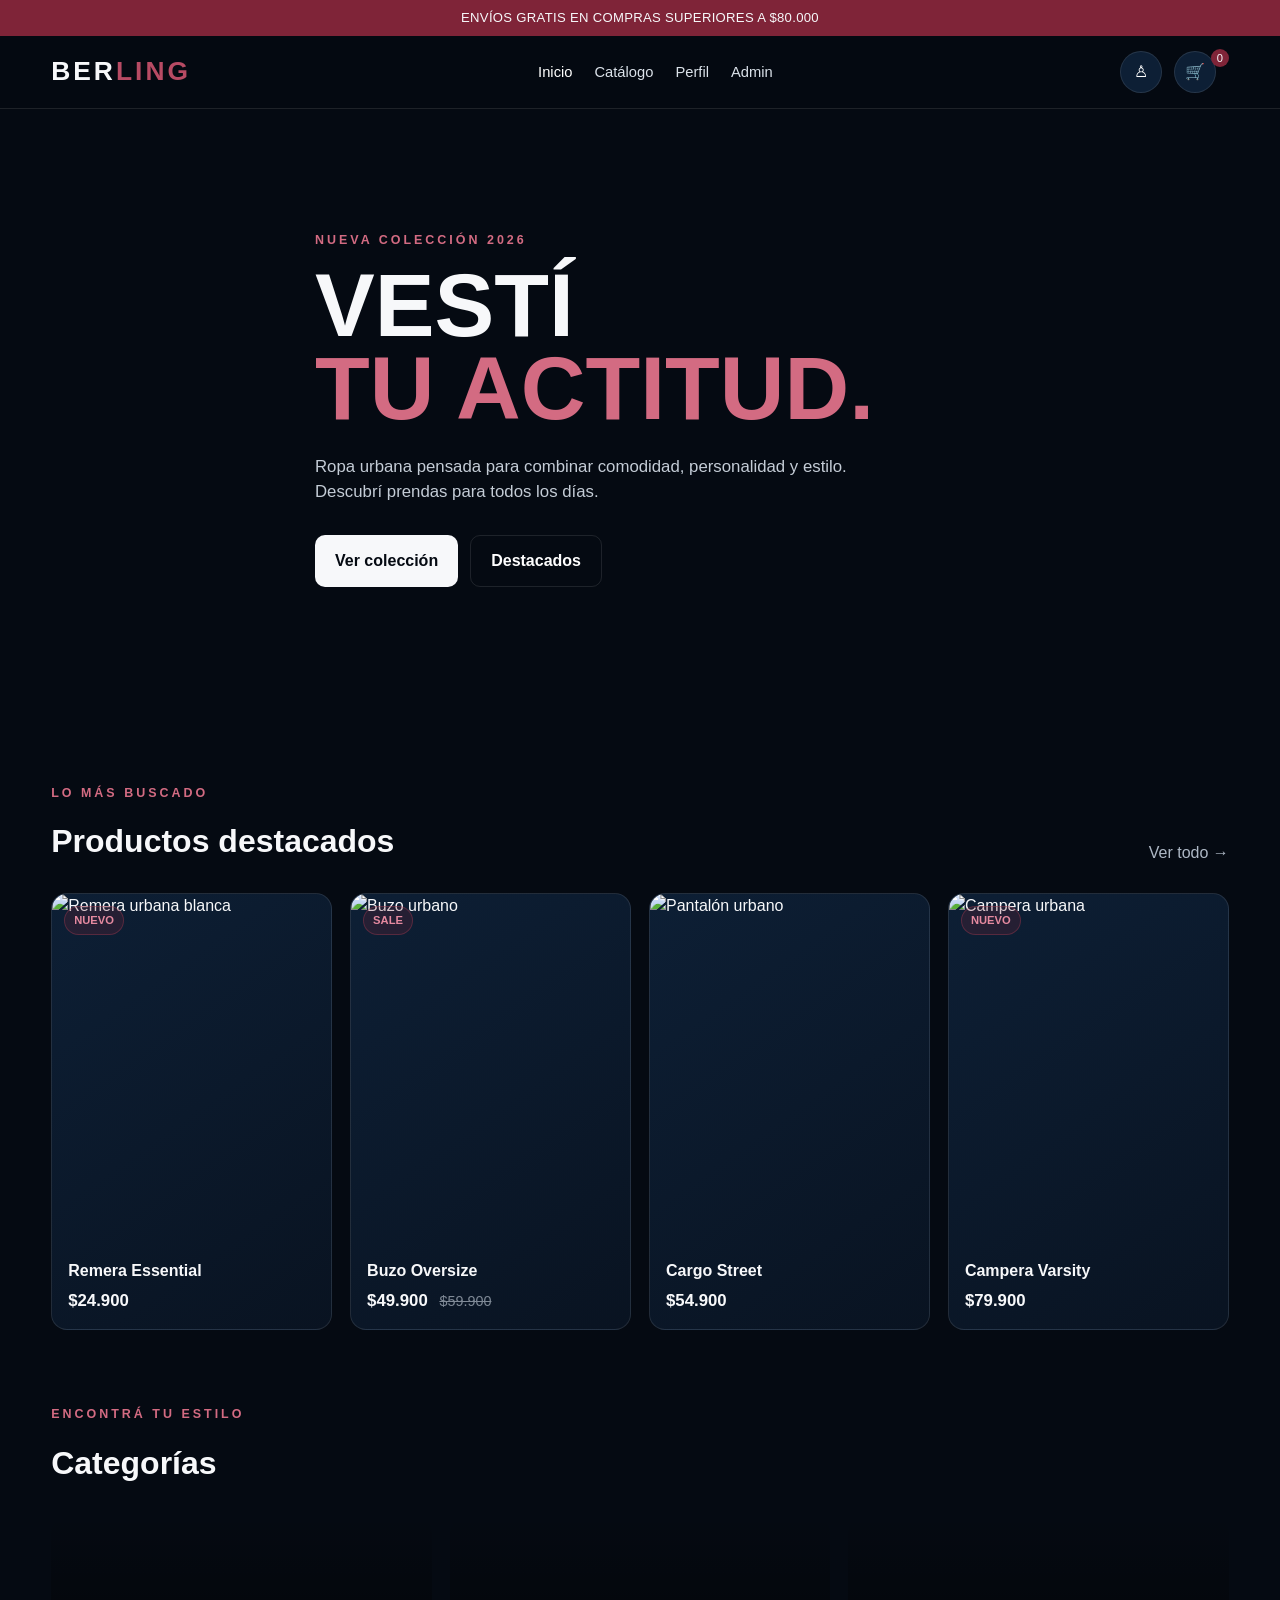
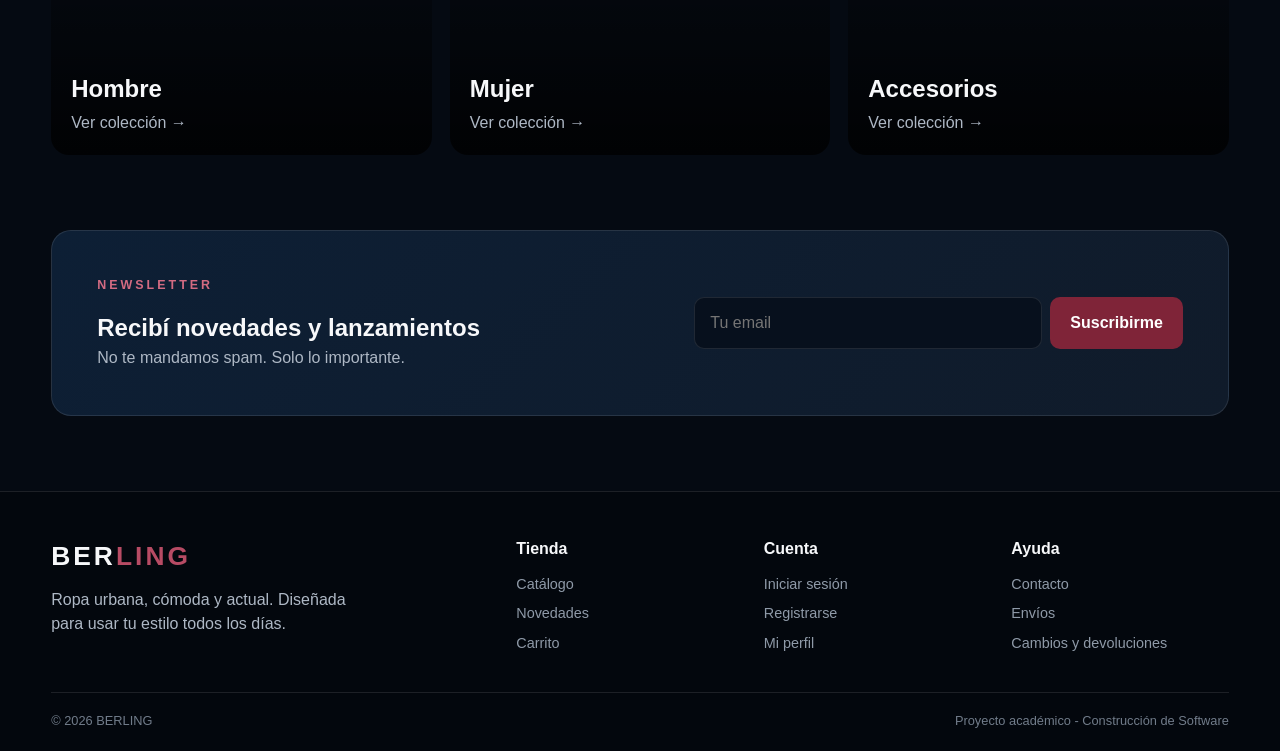
==== index.html @ 84c20e06 "Primer commit lol" ====
<!DOCTYPE html>
<html lang="es">
<head>
  <meta charset="UTF-8">
  <meta name="viewport" content="width=device-width, initial-scale=1.0">
  <meta name="description" content="BERLING - tienda online de ropa urbana">
  <title>Inicio | BERLING</title>
  <link rel="stylesheet" href="css/style.css">
</head>
<body>
  <div class="topbar">ENVÍOS GRATIS EN COMPRAS SUPERIORES A $80.000</div>
  <header>
    <div class="container nav">
      <a class="logo" href="index.html">BER<span>LING</span></a>
      <nav class="nav-links"><a class="active" href="index.html">Inicio</a><a class="" href="catalogo.html">Catálogo</a><a class="" href="perfil.html">Perfil</a><a class="" href="admin.html">Admin</a></nav>
      <div class="nav-actions">
        <a class="icon-btn" href="login.html" aria-label="Iniciar sesión">♙</a>
        <a class="icon-btn" href="carrito.html" aria-label="Carrito">🛒</a>
        <span class="cart-count" data-cart-count>0</span>
        <button class="icon-btn menu-btn" data-menu aria-label="Abrir menú">☰</button>
      </div>
    </div>
  </header>
  
<main>
<section class="hero">
  <div class="container hero-content">
    <div class="eyebrow">Nueva colección 2026</div>
    <h1>VESTÍ<br><span class="text-wine">TU ACTITUD.</span></h1>
    <p>Ropa urbana pensada para combinar comodidad, personalidad y estilo. Descubrí prendas para todos los días.</p>
    <div class="hero-buttons">
      <a class="btn btn-primary" href="catalogo.html">Ver colección</a>
      <a class="btn btn-outline" href="#destacados">Destacados</a>
    </div>
  </div>
</section>

<section class="section" id="destacados">
  <div class="container">
    <div class="section-head">
      <div><div class="eyebrow">Lo más buscado</div><h2 class="section-title">Productos destacados</h2></div>
      <a class="muted" href="catalogo.html">Ver todo →</a>
    </div>
    <div class="grid-4">
      <article class="card product-card">
        <span class="badge">NUEVO</span>
        <img class="product-img" src="https://images.unsplash.com/photo-1521572163474-6864f9cf17ab?auto=format&fit=crop&w=800&q=85" alt="Remera urbana blanca">
        <div class="card-body"><div class="product-name">Remera Essential</div><div class="price">$24.900</div></div>
      </article>
      <article class="card product-card">
        <span class="badge">SALE</span>
        <img class="product-img" src="https://images.unsplash.com/photo-1551488831-00ddcb6c6bd3?auto=format&fit=crop&w=800&q=85" alt="Buzo urbano">
        <div class="card-body"><div class="product-name">Buzo Oversize</div><div class="price">$49.900 <span class="old-price">$59.900</span></div></div>
      </article>
      <article class="card product-card">
        <img class="product-img" src="https://images.unsplash.com/photo-1542272604-787c3835535d?auto=format&fit=crop&w=800&q=85" alt="Pantalón urbano">
        <div class="card-body"><div class="product-name">Cargo Street</div><div class="price">$54.900</div></div>
      </article>
      <article class="card product-card">
        <span class="badge">NUEVO</span>
        <img class="product-img" src="https://images.unsplash.com/photo-1523381210434-271e8be1f52b?auto=format&fit=crop&w=800&q=85" alt="Campera urbana">
        <div class="card-body"><div class="product-name">Campera Varsity</div><div class="price">$79.900</div></div>
      </article>
    </div>
  </div>
</section>

<section class="section" style="padding-top:0">
  <div class="container">
    <div class="section-head"><div><div class="eyebrow">Encontrá tu estilo</div><h2 class="section-title">Categorías</h2></div></div>
    <div class="categories">
      <a class="category" style="background-image:url('https://images.unsplash.com/photo-1551488831-00ddcb6c6bd3?auto=format&fit=crop&w=1000&q=85')" href="catalogo.html"><div class="category-content"><h3>Hombre</h3><span class="muted">Ver colección →</span></div></a>
      <a class="category" style="background-image:url('https://images.unsplash.com/photo-1483985988355-763728e1935b?auto=format&fit=crop&w=1000&q=85')" href="catalogo.html"><div class="category-content"><h3>Mujer</h3><span class="muted">Ver colección →</span></div></a>
      <a class="category" style="background-image:url('https://images.unsplash.com/photo-1490481651871-ab68de25d43d?auto=format&fit=crop&w=1000&q=85')" href="catalogo.html"><div class="category-content"><h3>Accesorios</h3><span class="muted">Ver colección →</span></div></a>
    </div>
  </div>
</section>

<section class="section" style="padding-top:0">
  <div class="container newsletter">
    <div><div class="eyebrow">Newsletter</div><h2>Recibí novedades y lanzamientos</h2><p class="muted">No te mandamos spam. Solo lo importante.</p></div>
    <form><input class="input" type="email" placeholder="Tu email" required><button class="btn btn-wine">Suscribirme</button></form>
  </div>
</section>
</main>

  <footer>
    <div class="container">
      <div class="footer-grid">
        <div><div class="logo">BER<span>LING</span></div><p class="muted" style="margin-top:12px;max-width:330px">Ropa urbana, cómoda y actual. Diseñada para usar tu estilo todos los días.</p></div>
        <div><div class="footer-title">Tienda</div><div class="footer-links"><a href="catalogo.html">Catálogo</a><a href="catalogo.html">Novedades</a><a href="carrito.html">Carrito</a></div></div>
        <div><div class="footer-title">Cuenta</div><div class="footer-links"><a href="login.html">Iniciar sesión</a><a href="registro.html">Registrarse</a><a href="perfil.html">Mi perfil</a></div></div>
        <div><div class="footer-title">Ayuda</div><div class="footer-links"><a href="#">Contacto</a><a href="#">Envíos</a><a href="#">Cambios y devoluciones</a></div></div>
      </div>
      <div class="footer-bottom"><span>© 2026 BERLING</span><span>Proyecto académico - Construcción de Software</span></div>
    </div>
  </footer>
  <script src="js/script.js"></script>
</body>
</html>
---- css/style.css ----
:root{
  --navy:#071426;
  --navy-2:#0d1f35;
  --navy-3:#132b46;
  --white:#f7f8fa;
  --gray:#aeb8c5;
  --dark:#050a12;
  --border:rgba(255,255,255,.10);
  --wine:#7f2438;
  --wine-light:#a33a52;
  --success:#68c79a;
  --shadow:0 18px 45px rgba(0,0,0,.28);
}

*{box-sizing:border-box;margin:0;padding:0}
html{scroll-behavior:smooth}
body{
  font-family:Arial,Helvetica,sans-serif;
  background:var(--dark);
  color:var(--white);
  line-height:1.5;
}
a{color:inherit;text-decoration:none}
button,input,select{font:inherit}
img{max-width:100%;display:block}

.container{width:min(1180px,92%);margin:auto}
.muted{color:var(--gray)}
.text-wine{color:#d36b82}

.topbar{
  background:var(--wine);
  text-align:center;
  padding:8px 15px;
  font-size:.82rem;
  letter-spacing:.3px;
}

header{
  position:sticky;
  top:0;
  z-index:20;
  background:rgba(5,10,18,.94);
  backdrop-filter:blur(12px);
  border-bottom:1px solid var(--border);
}
.nav{
  min-height:72px;
  display:flex;
  align-items:center;
  justify-content:space-between;
  gap:25px;
}

.logo{
  font-size:1.65rem;
  font-weight:900;
  letter-spacing:3px
}
.logo span{
  color:#b74b64
}
.nav-links{
  display:flex;
  gap:22px;
  align-items:center
}
.nav-links a{
  color:#dbe2ea;
  font-size:.92rem
}
.nav-links a:hover,.nav-links a.active{color:white}
.nav-actions{display:flex;align-items:center;gap:12px}

.icon-btn{
  border:1px solid var(--border);
  background:var(--navy-2);
  color:white;
  width:42px;height:42px;border-radius:50%;
  display:grid;place-items:center;
}
.cart-count{
  display:inline-grid;place-items:center;
  min-width:18px;height:18px;padding:0 4px;
  border-radius:20px;background:var(--wine);
  font-size:.7rem;margin-left:-17px;margin-top:-27px;
}
.menu-btn{display:none}

.btn{
  display:inline-flex;align-items:center;justify-content:center;
  border:0;border-radius:10px;padding:13px 20px;
  cursor:pointer;font-weight:800;transition:.2s;
}
.btn-primary{
  background:var(--white);
  color:var(--dark)
}
.btn-primary:hover{
  transform:translateY(-2px);
  background:white
}
.btn-wine{
  background:var(--wine);
  color:white
}
.btn-wine:hover{
  background:var(--wine-light);
  transform:translateY(-2px)
}
.btn-outline{
  background:transparent;
  color:white;
  border:1px solid var(--border)
}
.btn-outline:hover{background:var(--navy-2)}

.hero{
  min-height:600px;
  display:flex;align-items:center;
  background:
    linear-gradient(90deg,rgba(5,10,18,.96) 0%,rgba(5,10,18,.72) 45%,rgba(5,10,18,.22) 100%),
    url("https://images.unsplash.com/photo-1529139574466-a303027c1d8b?auto=format&fit=crop&w=1800&q=85") center/cover;
}
.hero-content{
  max-width:650px;
  padding:80px 0
}
.eyebrow{
  color:#d36b82;font-weight:900;text-transform:uppercase;
  letter-spacing:3px;font-size:.78rem;margin-bottom:15px;
}
.hero h1{
  font-size:clamp(2.8rem,7vw,6.4rem);
  line-height:.92;margin-bottom:25px
}
.hero p{
  font-size:1.05rem;
  color:#c4ccd6;max-width:550px;
  margin-bottom:30px
}
.hero-buttons{
  display:flex;
  gap:12px;
  flex-wrap:wrap
}

.section{padding:75px 0}
.section-head{
  display:flex;
  justify-content:space-between;
  align-items:end;
  gap:20px;
  margin-bottom:28px
}
.section-title{font-size:2rem}

.grid-4{
  display:grid;
  grid-template-columns:repeat(4,1fr);
  gap:18px
}
.grid-3{
  display:grid;
  grid-template-columns:repeat(3,1fr);
  gap:20px
}
.card{
  background:linear-gradient(145deg,var(--navy-2),#091321);
  border:1px solid var(--border);
  border-radius:16px;overflow:hidden;
}
.product-img{
  aspect-ratio:4/5;
  object-fit:cover;
  width:100%
}
.card-body{padding:16px}
.product-name{
  font-weight:800;
  margin-bottom:5px
}
.price{
  font-weight:900;
  font-size:1.05rem
}
.old-price{
  text-decoration:line-through;
  color:#7f8996;
  margin-left:7px;
  font-weight:400;
  font-size:.9rem
}
.badge{
  display:inline-block;background:rgba(127,36,56,.22);
  color:#e58aa0;border:1px solid rgba(163,58,82,.4);
  border-radius:999px;padding:5px 9px;font-size:.7rem;font-weight:800;
}
.product-card{position:relative}
.product-card .badge{
  position:absolute;
  top:12px;
  left:12px;
  z-index:2
}

.categories{
  display:grid;
  grid-template-columns:repeat(3,1fr);
  gap:18px
}
.category{
  min-height:240px;
  border-radius:18px;
  overflow:hidden;
  position:relative;
  background-size:cover;
  background-position:center;
}
.category:after{
  content:"";
  position:absolute;
  inset:0;
  background:linear-gradient(0deg,rgba(0,0,0,.8),transparent);
}
.category-content{
  position:absolute;
  bottom:20px;
  left:20px;
  z-index:1
}
.category h3{
  font-size:1.5rem;
  margin-bottom:4px
}

.newsletter{
  background:linear-gradient(135deg,var(--navy-2),#101b2a);
  border:1px solid var(--border);
  border-radius:20px;
  padding:45px;
  display:flex;
  justify-content:space-between;
  gap:30px;
  align-items:center;
}
.newsletter form{
  display:flex;
  gap:8px;
  min-width:45%}
.input{
  width:100%;
  padding:13px 15px;
  border-radius:10px;
  border:1px solid var(--border);
  background:#07101d;
  color:white;
  outline:none;
}
.input:focus{border-color:#66809d}

.page-head{padding:55px 0 30px;background:linear-gradient(180deg,var(--navy),var(--dark))}
.page-head h1{font-size:2.6rem;margin-bottom:8px}

.filters{display:flex;gap:10px;flex-wrap:wrap;margin-bottom:25px}
.filter{
  border:1px solid var(--border);background:var(--navy-2);color:#dce3eb;
  padding:10px 14px;border-radius:9px;cursor:pointer;
}
.filter.active,.filter:hover{background:var(--white);color:var(--dark)}

.product-detail{display:grid;grid-template-columns:1.05fr .95fr;gap:50px;padding:55px 0 80px}
.detail-img{border-radius:18px;aspect-ratio:4/5;object-fit:cover}
.detail-info h1{font-size:3rem;line-height:1.05;margin:15px 0}
.detail-price{font-size:1.7rem;font-weight:900;margin:18px 0}
.detail-description{color:#aeb8c5;margin:20px 0}
.option-label{display:block;font-weight:800;margin:22px 0 9px}
.size-grid{display:flex;gap:8px;flex-wrap:wrap}
.size{
  width:48px;height:42px;border-radius:8px;
  border:1px solid var(--border);background:var(--navy-2);color:white;cursor:pointer;
}
.size:hover,.size.selected{background:white;color:var(--dark)}
.qty{display:flex;align-items:center;gap:10px;margin:20px 0}
.qty button{width:38px;height:38px;border:1px solid var(--border);background:var(--navy-2);color:white;border-radius:8px;cursor:pointer}
.qty span{min-width:25px;text-align:center}
.stock{color:var(--success);font-size:.9rem}

.form-page{min-height:calc(100vh - 145px);display:grid;place-items:center;padding:70px 0}
.form-card{
  width:min(480px,100%);background:linear-gradient(145deg,var(--navy-2),#091321);
  border:1px solid var(--border);border-radius:18px;padding:35px;box-shadow:var(--shadow);
}
.form-card h1{margin-bottom:8px}
.form-group{margin:17px 0}
.form-group label{display:block;margin-bottom:7px;font-size:.9rem;font-weight:700}
.form-links{display:flex;justify-content:space-between;gap:10px;margin-top:18px;font-size:.88rem}

.cart-layout{display:grid;grid-template-columns:1.5fr .8fr;gap:25px}
.cart-item{
  display:grid;grid-template-columns:90px 1fr auto;gap:15px;align-items:center;
  padding:15px;border-bottom:1px solid var(--border);
}
.cart-item:last-child{border-bottom:0}
.cart-item img{width:90px;height:110px;object-fit:cover;border-radius:10px}
.summary{padding:25px;position:sticky;top:100px;height:max-content}
.summary-row{display:flex;justify-content:space-between;margin:14px 0;color:#c1cad4}
.summary-total{border-top:1px solid var(--border);padding-top:18px;font-size:1.25rem;color:white;font-weight:900}
.empty{padding:50px;text-align:center;color:var(--gray)}

.profile-grid,.admin-grid{display:grid;grid-template-columns:240px 1fr;gap:22px}
.sidebar{padding:18px;height:max-content}
.sidebar a{display:block;padding:11px 12px;border-radius:8px;color:#bfc8d2}
.sidebar a.active,.sidebar a:hover{background:#13243a;color:white}
.panel{padding:25px}
.stat-grid{display:grid;grid-template-columns:repeat(3,1fr);gap:15px}
.stat{padding:20px;border:1px solid var(--border);background:#0b1727;border-radius:14px}
.stat strong{font-size:1.7rem;display:block;margin-top:5px}
.table-wrap{overflow:auto;margin-top:25px}
table{width:100%;border-collapse:collapse;min-width:600px}
th,td{text-align:left;padding:13px;border-bottom:1px solid var(--border)}
th{color:#9eabb9;font-size:.8rem;text-transform:uppercase}

footer{border-top:1px solid var(--border);background:#03070d;padding:45px 0 20px}
.footer-grid{display:grid;grid-template-columns:2fr 1fr 1fr 1fr;gap:30px}
.footer-title{font-weight:900;margin-bottom:13px}
.footer-links a{display:block;color:#8f9aa8;margin:8px 0;font-size:.9rem}
.footer-bottom{border-top:1px solid var(--border);margin-top:30px;padding-top:18px;color:#717c8a;font-size:.8rem;display:flex;justify-content:space-between}

@media(max-width:900px){
  .nav-links{display:none}
  .menu-btn{display:grid}
  .grid-4{grid-template-columns:repeat(2,1fr)}
  .categories,.grid-3{grid-template-columns:1fr 1fr}
  .product-detail,.cart-layout{grid-template-columns:1fr}
  .summary{position:static}
  .profile-grid,.admin-grid{grid-template-columns:1fr}
  .footer-grid{grid-template-columns:1fr 1fr}
}
@media(max-width:600px){
  .nav{min-height:62px}
  .logo{font-size:1.35rem}
  .hero{min-height:620px;background-position:62% center}
  .hero-content{padding:60px 0}
  .hero h1{font-size:3.3rem}
  .section{padding:55px 0}
  .grid-4,.categories,.grid-3{grid-template-columns:1fr}
  .newsletter{padding:25px;display:block}
  .newsletter form{margin-top:20px;display:block}
  .newsletter .btn{width:100%;margin-top:8px}
  .cart-item{grid-template-columns:70px 1fr}
  .cart-item > :last-child{grid-column:2}
  .cart-item img{width:70px;height:90px}
  .form-card{padding:25px}
  .footer-grid{grid-template-columns:1fr}
  .footer-bottom{display:block}
  .footer-bottom span{display:block;margin-top:7px}
}
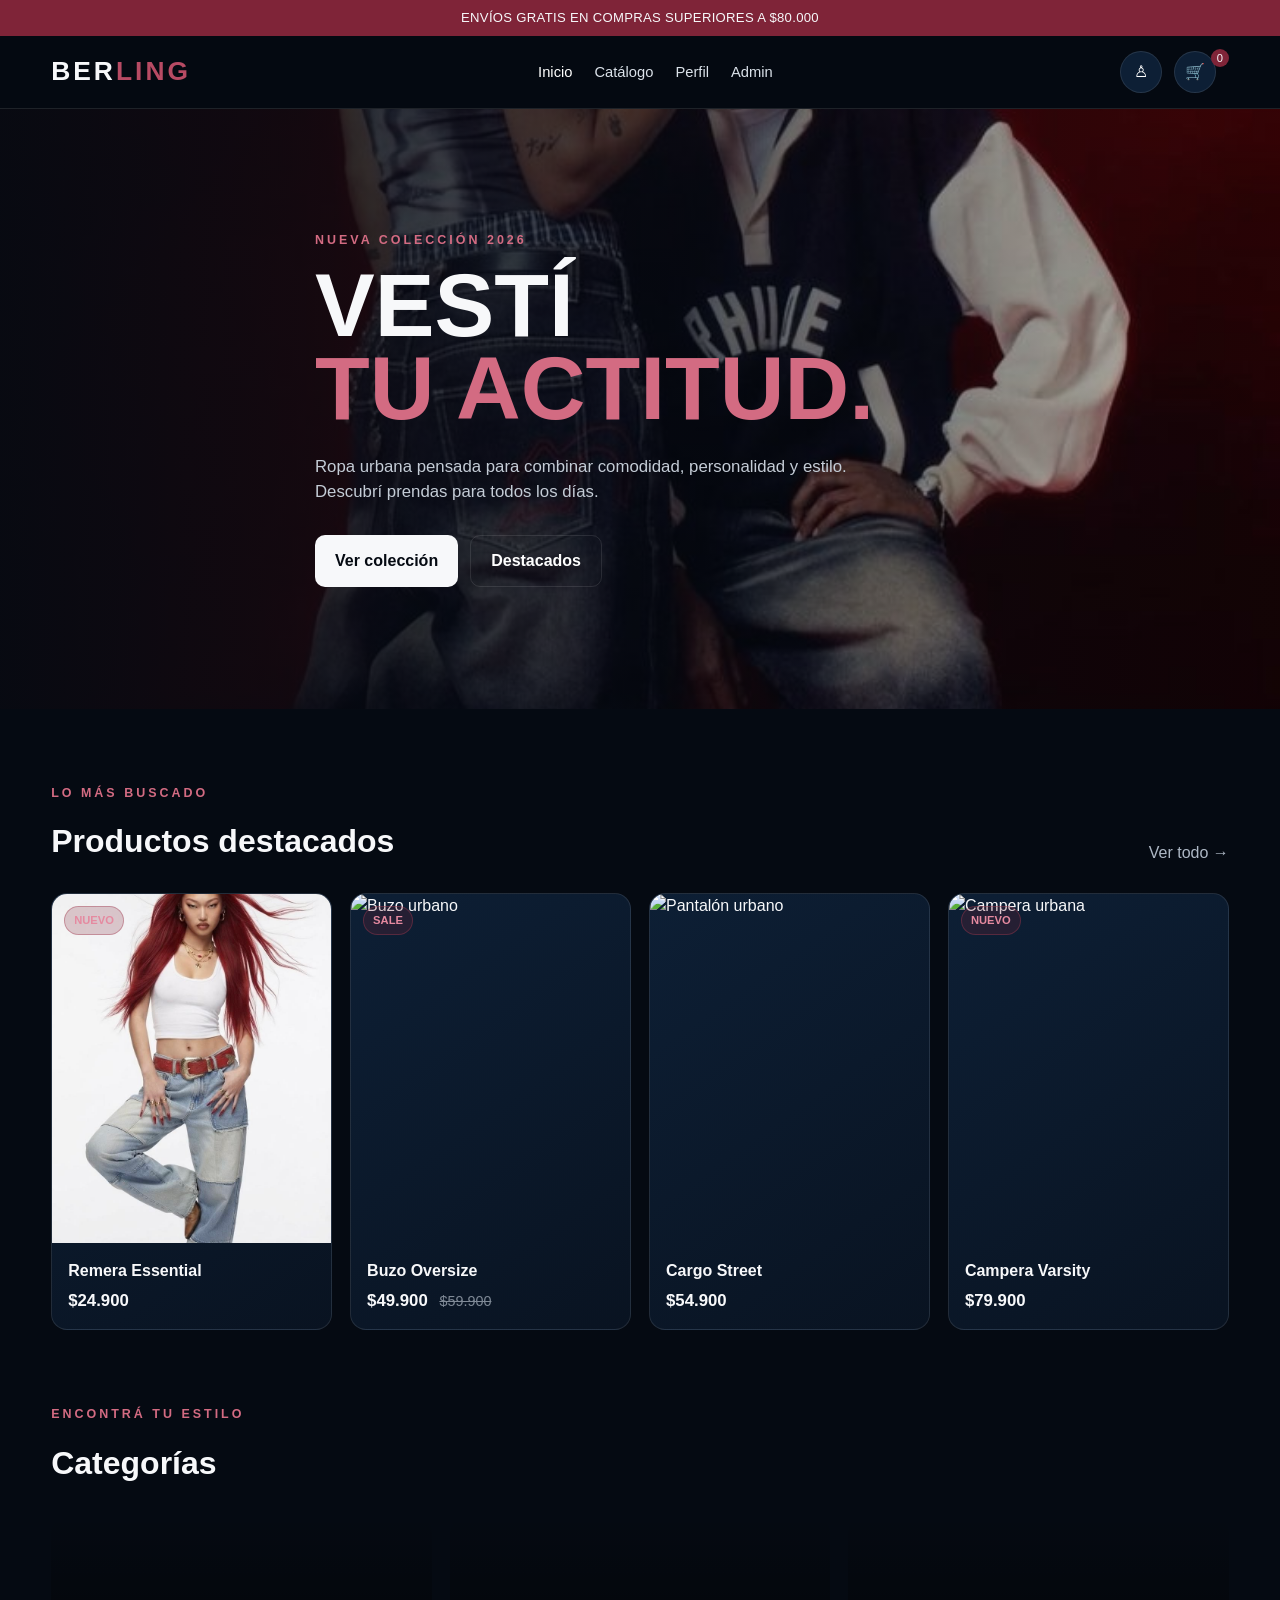
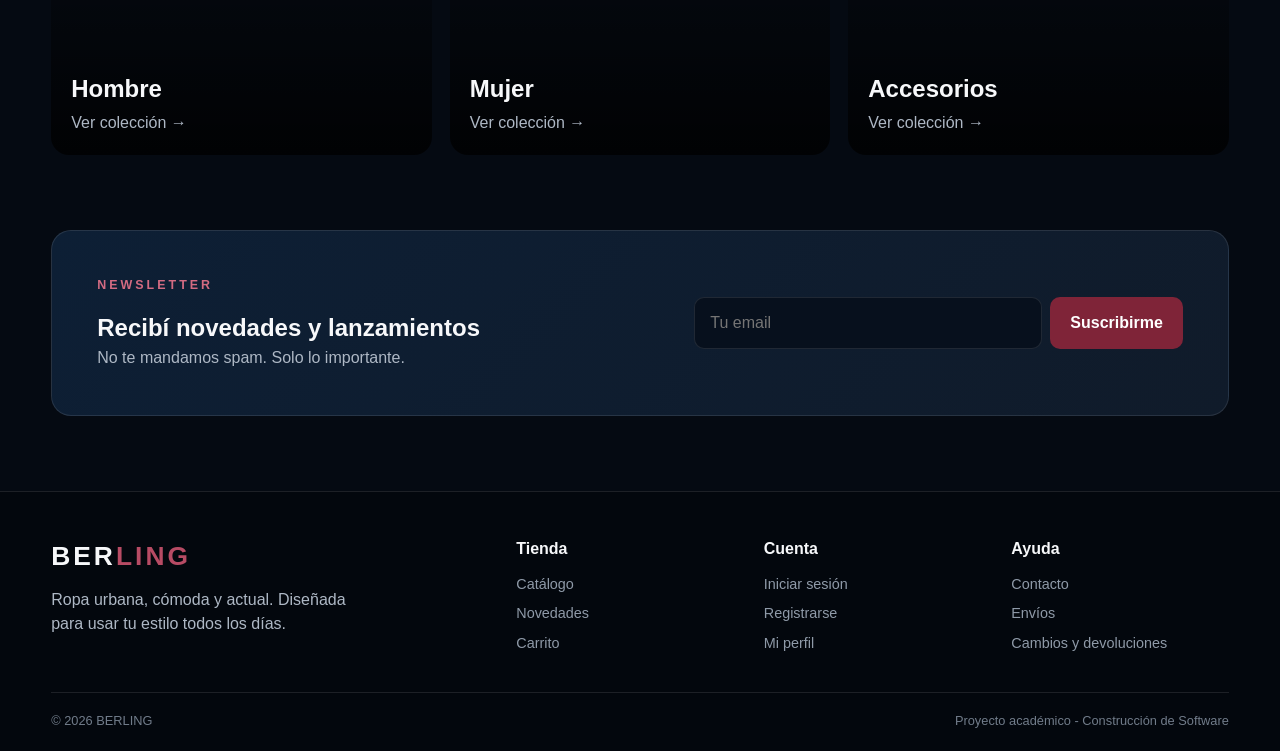
==== commit d88b92db: "laburando con las imagenes" ====
--- a/index.html
+++ b/index.html
@@ -44,7 +44,7 @@
     <div class="grid-4">
       <article class="card product-card">
         <span class="badge">NUEVO</span>
-        <img class="product-img" src="https://images.unsplash.com/photo-1521572163474-6864f9cf17ab?auto=format&fit=crop&w=800&q=85" alt="Remera urbana blanca">
+        <img class="product-img" src="imagenes/modelo7.jpg" alt="Remera urbana blanca">
         <div class="card-body"><div class="product-name">Remera Essential</div><div class="price">$24.900</div></div>
       </article>
       <article class="card product-card">
--- a/css/style.css
+++ b/css/style.css
@@ -121,7 +121,7 @@
   display:flex;align-items:center;
   background:
     linear-gradient(90deg,rgba(5,10,18,.96) 0%,rgba(5,10,18,.72) 45%,rgba(5,10,18,.22) 100%),
-    url("https://images.unsplash.com/photo-1529139574466-a303027c1d8b?auto=format&fit=crop&w=1800&q=85") center/cover;
+    url(../imagenes/modelos5.jpeg) center/cover;
 }
 .hero-content{
   max-width:650px;
@@ -268,7 +268,10 @@
   border:1px solid var(--border);background:var(--navy-2);color:#dce3eb;
   padding:10px 14px;border-radius:9px;cursor:pointer;
 }
-.filter.active,.filter:hover{background:var(--white);color:var(--dark)}
+.filter.active,.filter:hover{
+  background:var(--white);
+  color:var(--dark)
+}
 
 .product-detail{display:grid;grid-template-columns:1.05fr .95fr;gap:50px;padding:55px 0 80px}
 .detail-img{border-radius:18px;aspect-ratio:4/5;object-fit:cover}
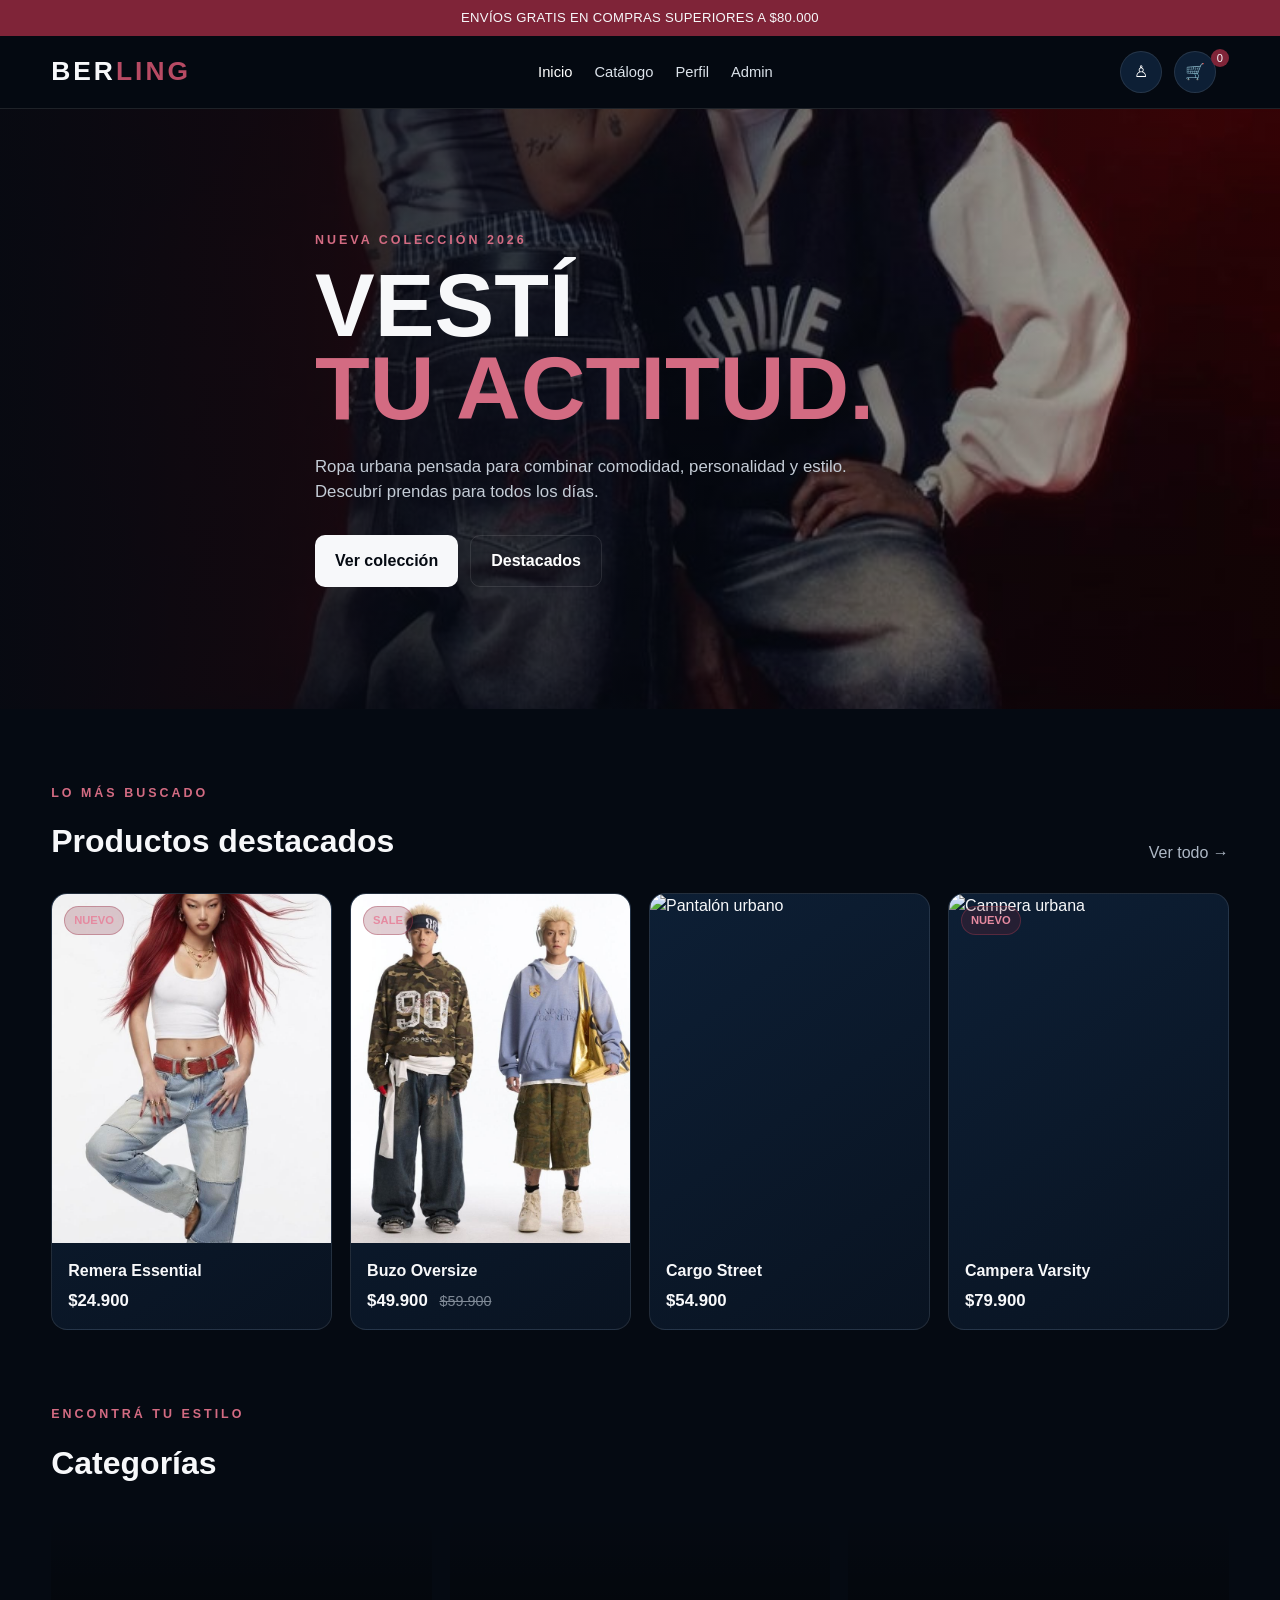
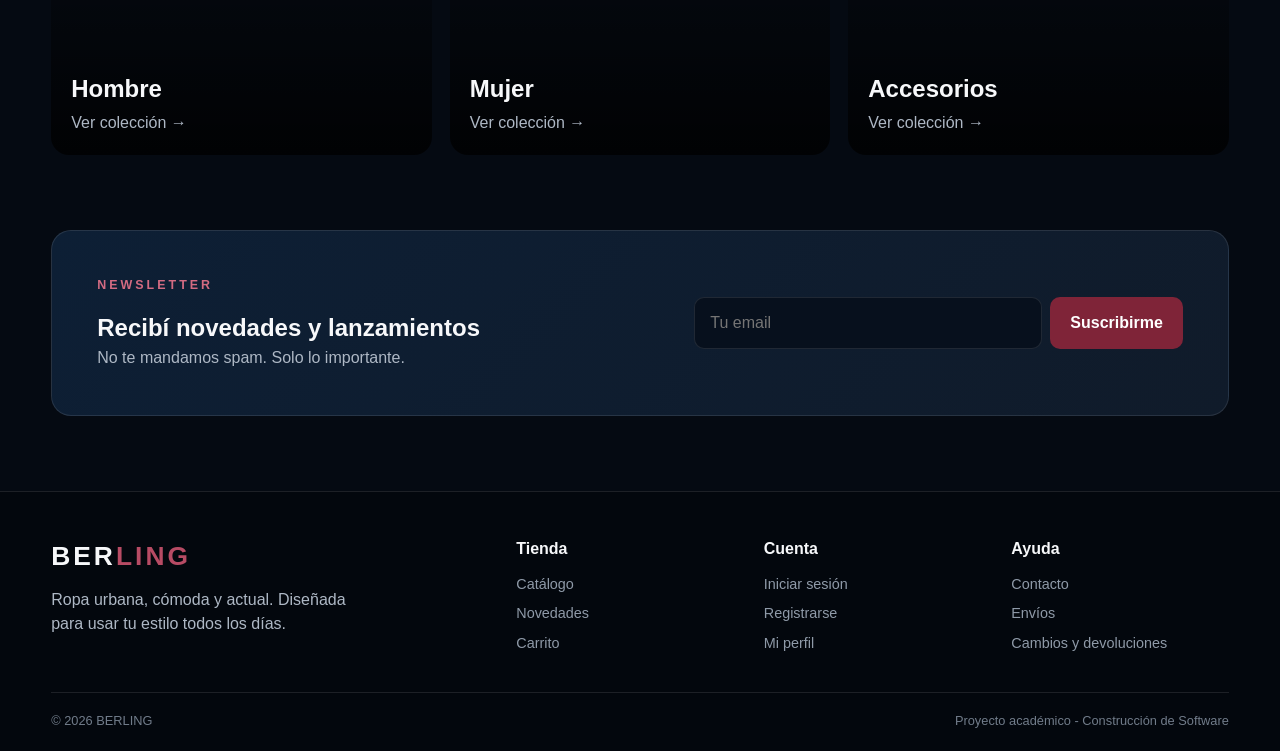
==== commit 89ba4c7b: "blabla" ====
--- a/index.html
+++ b/index.html
@@ -49,7 +49,7 @@
       </article>
       <article class="card product-card">
         <span class="badge">SALE</span>
-        <img class="product-img" src="https://images.unsplash.com/photo-1551488831-00ddcb6c6bd3?auto=format&fit=crop&w=800&q=85" alt="Buzo urbano">
+        <img class="product-img" src="imagenes/modelo3.jpg" alt="Buzo urbano">
         <div class="card-body"><div class="product-name">Buzo Oversize</div><div class="price">$49.900 <span class="old-price">$59.900</span></div></div>
       </article>
       <article class="card product-card">
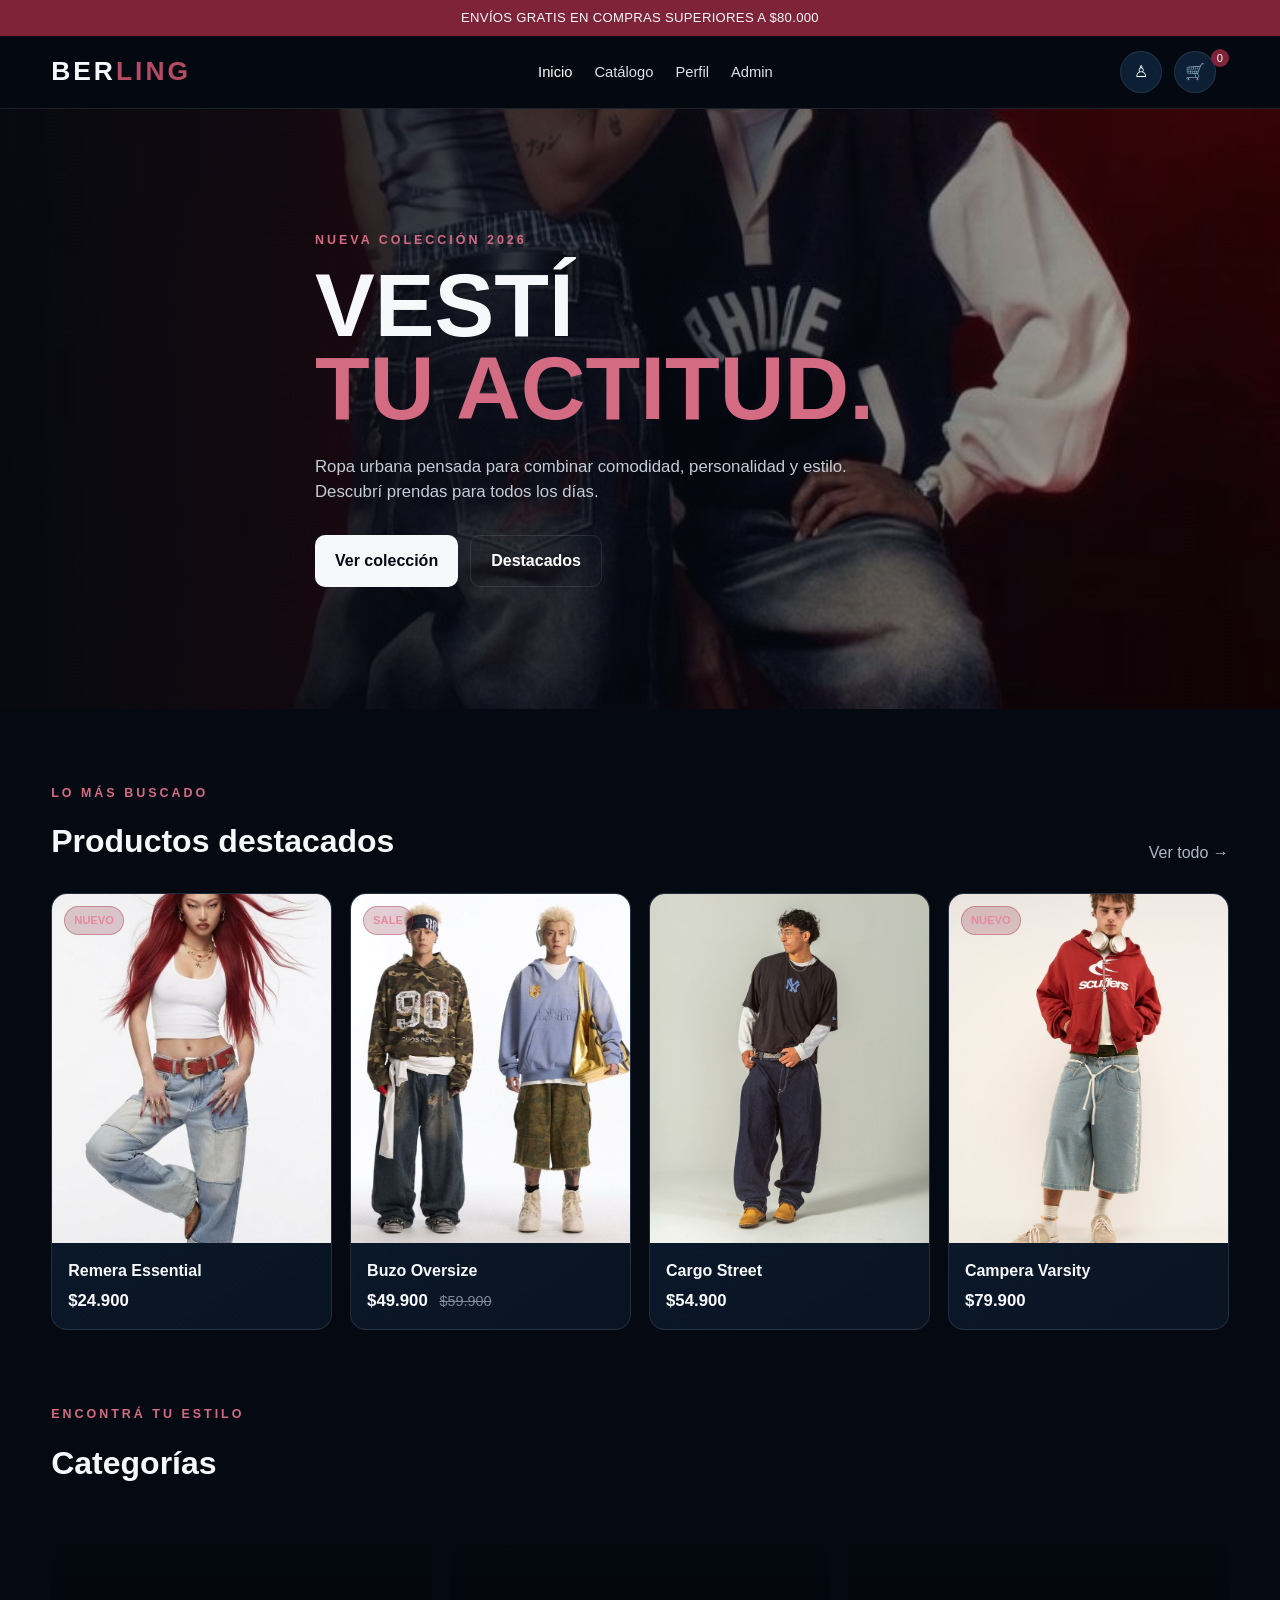
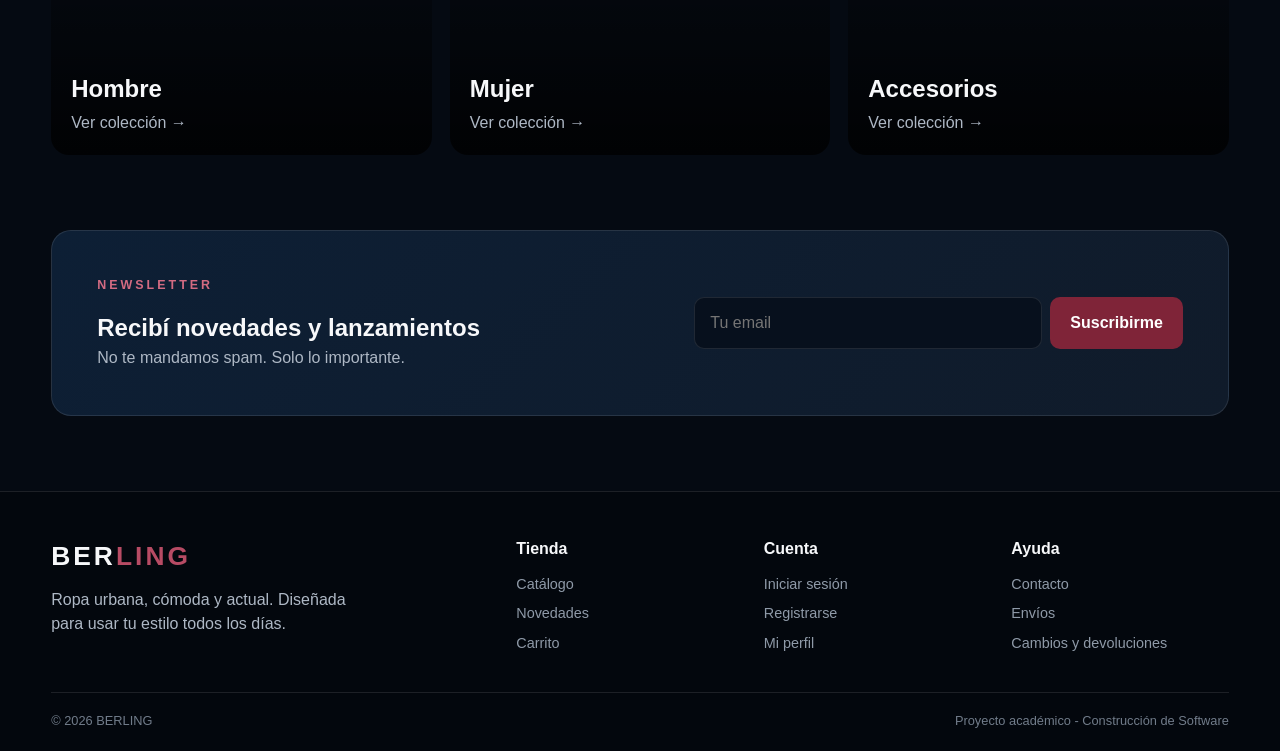
==== commit 40c0bb39: "ekisde" ====
--- a/index.html
+++ b/index.html
@@ -53,12 +53,12 @@
         <div class="card-body"><div class="product-name">Buzo Oversize</div><div class="price">$49.900 <span class="old-price">$59.900</span></div></div>
       </article>
       <article class="card product-card">
-        <img class="product-img" src="https://images.unsplash.com/photo-1542272604-787c3835535d?auto=format&fit=crop&w=800&q=85" alt="Pantalón urbano">
+        <img class="product-img" src="imagenes/modelo10.jpg" alt="Pantalón urbano">
         <div class="card-body"><div class="product-name">Cargo Street</div><div class="price">$54.900</div></div>
       </article>
       <article class="card product-card">
         <span class="badge">NUEVO</span>
-        <img class="product-img" src="https://images.unsplash.com/photo-1523381210434-271e8be1f52b?auto=format&fit=crop&w=800&q=85" alt="Campera urbana">
+        <img class="product-img" src="imagenes/modelo4.jpg" alt="Campera urbana">
         <div class="card-body"><div class="product-name">Campera Varsity</div><div class="price">$79.900</div></div>
       </article>
     </div>
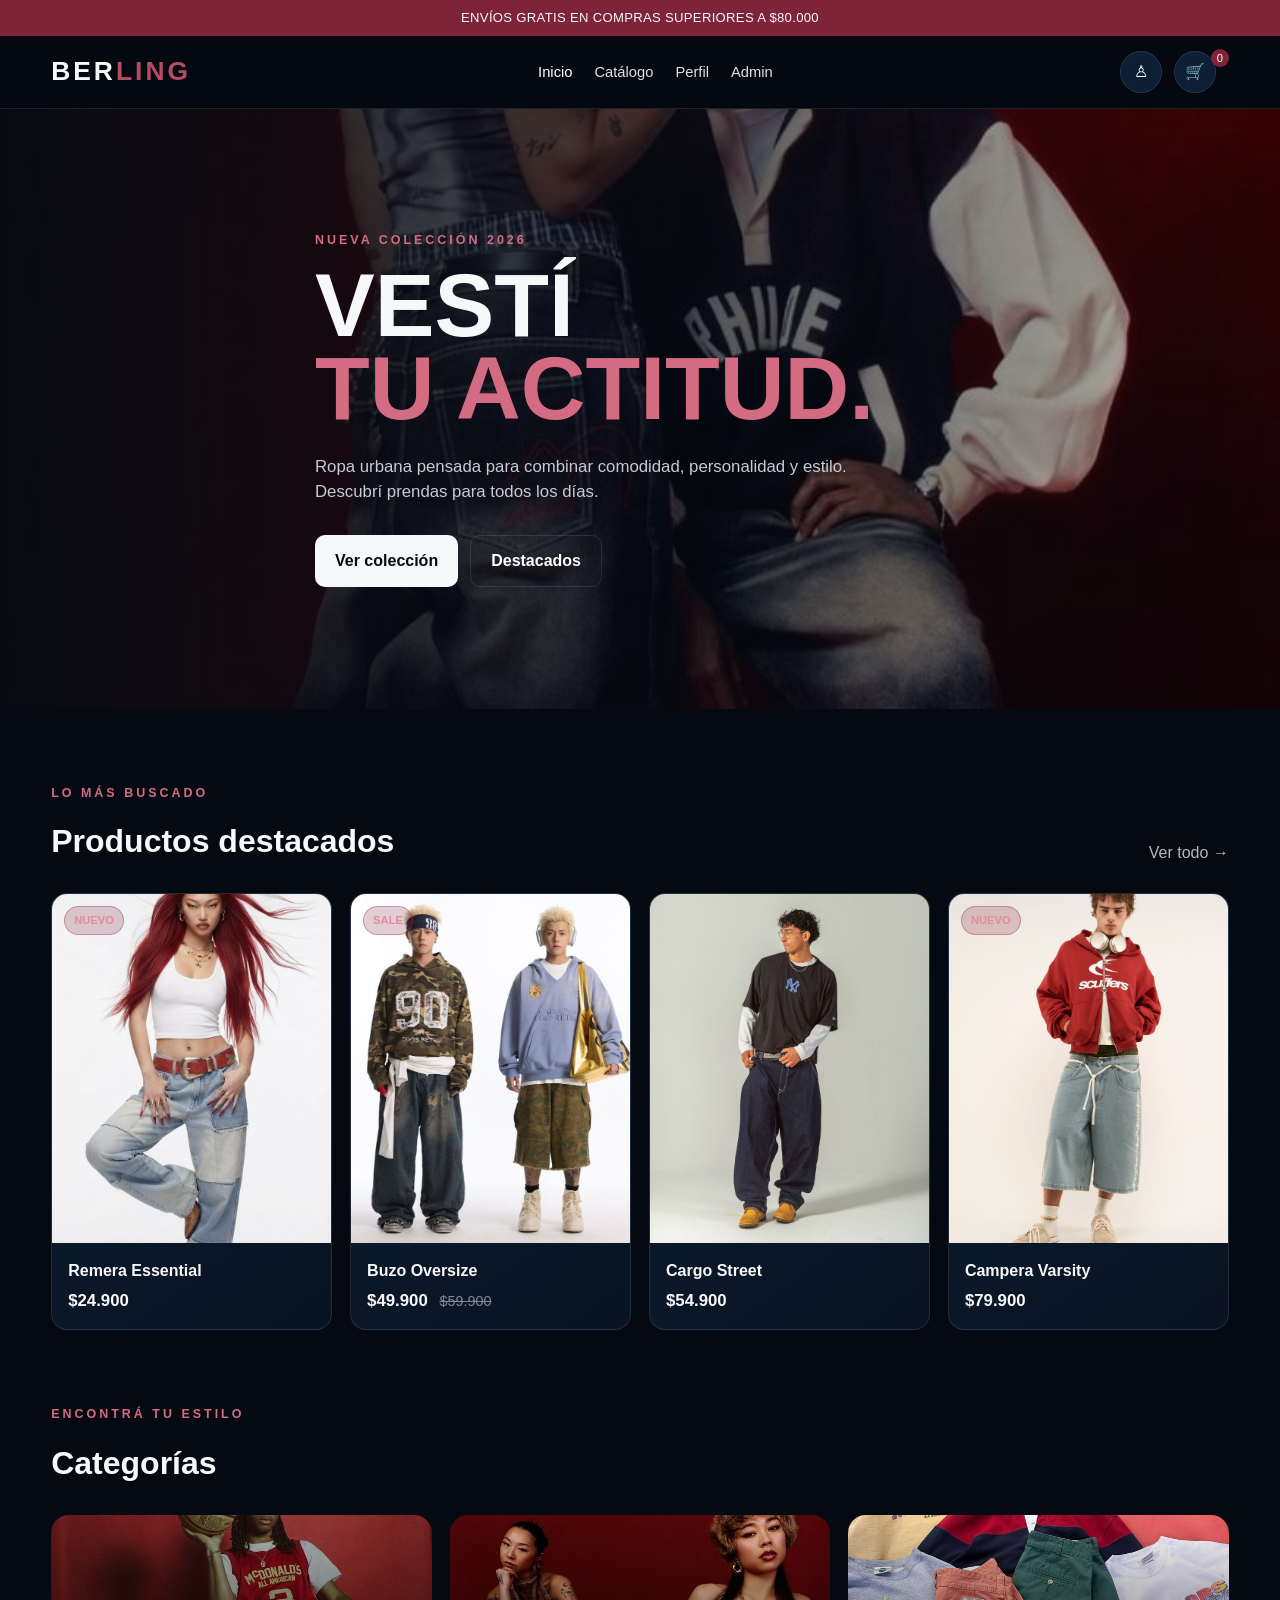
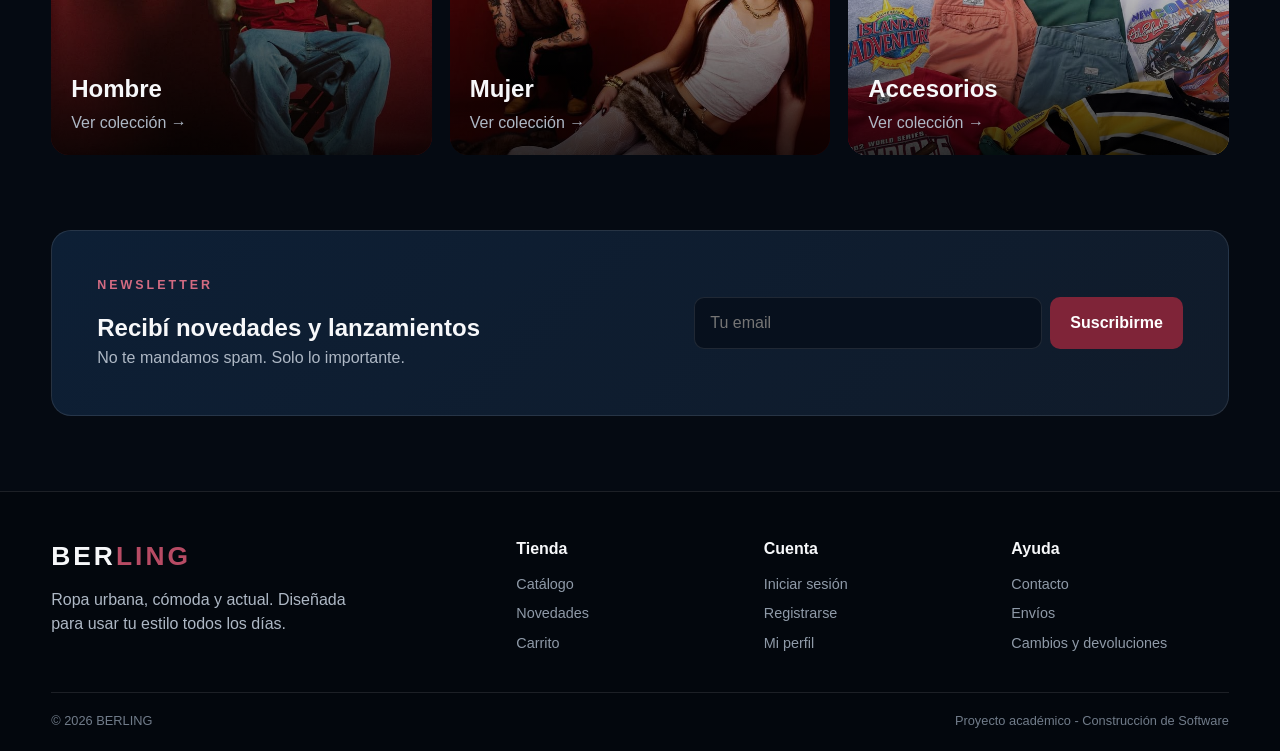
==== commit d1d32136: "ya termine las imagenes" ====
--- a/index.html
+++ b/index.html
@@ -69,9 +69,9 @@
   <div class="container">
     <div class="section-head"><div><div class="eyebrow">Encontrá tu estilo</div><h2 class="section-title">Categorías</h2></div></div>
     <div class="categories">
-      <a class="category" style="background-image:url('https://images.unsplash.com/photo-1551488831-00ddcb6c6bd3?auto=format&fit=crop&w=1000&q=85')" href="catalogo.html"><div class="category-content"><h3>Hombre</h3><span class="muted">Ver colección →</span></div></a>
-      <a class="category" style="background-image:url('https://images.unsplash.com/photo-1483985988355-763728e1935b?auto=format&fit=crop&w=1000&q=85')" href="catalogo.html"><div class="category-content"><h3>Mujer</h3><span class="muted">Ver colección →</span></div></a>
-      <a class="category" style="background-image:url('https://images.unsplash.com/photo-1490481651871-ab68de25d43d?auto=format&fit=crop&w=1000&q=85')" href="catalogo.html"><div class="category-content"><h3>Accesorios</h3><span class="muted">Ver colección →</span></div></a>
+      <a class="category" style="background-image:url(imagenes/modelo12.jpg)" href="catalogo.html"><div class="category-content"><h3>Hombre</h3><span class="muted">Ver colección →</span></div></a>
+      <a class="category" style="background-image:url(imagenes/modelos11.jpeg)" href="catalogo.html"><div class="category-content"><h3>Mujer</h3><span class="muted">Ver colección →</span></div></a>
+      <a class="category" style="background-image:url(imagenes/accesorios.jpeg)" href="catalogo.html"><div class="category-content"><h3>Accesorios</h3><span class="muted">Ver colección →</span></div></a>
     </div>
   </div>
 </section>
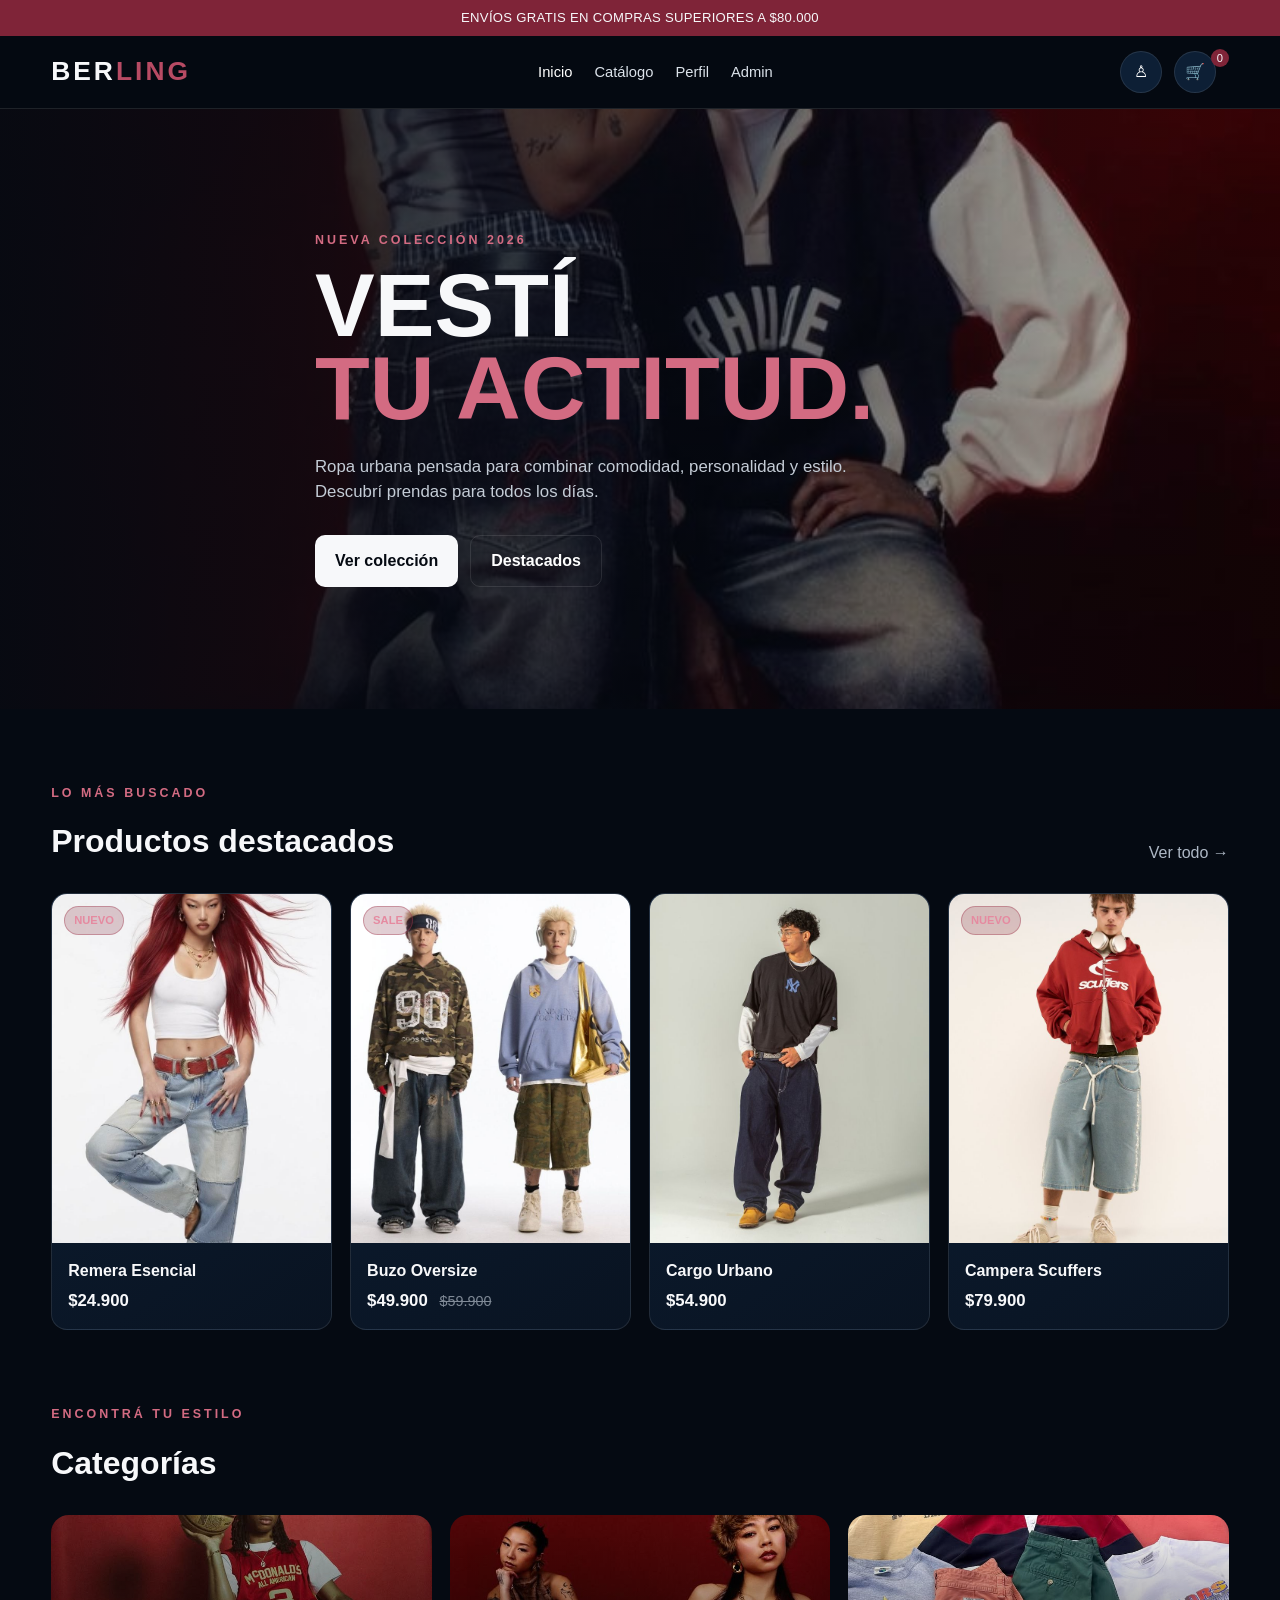
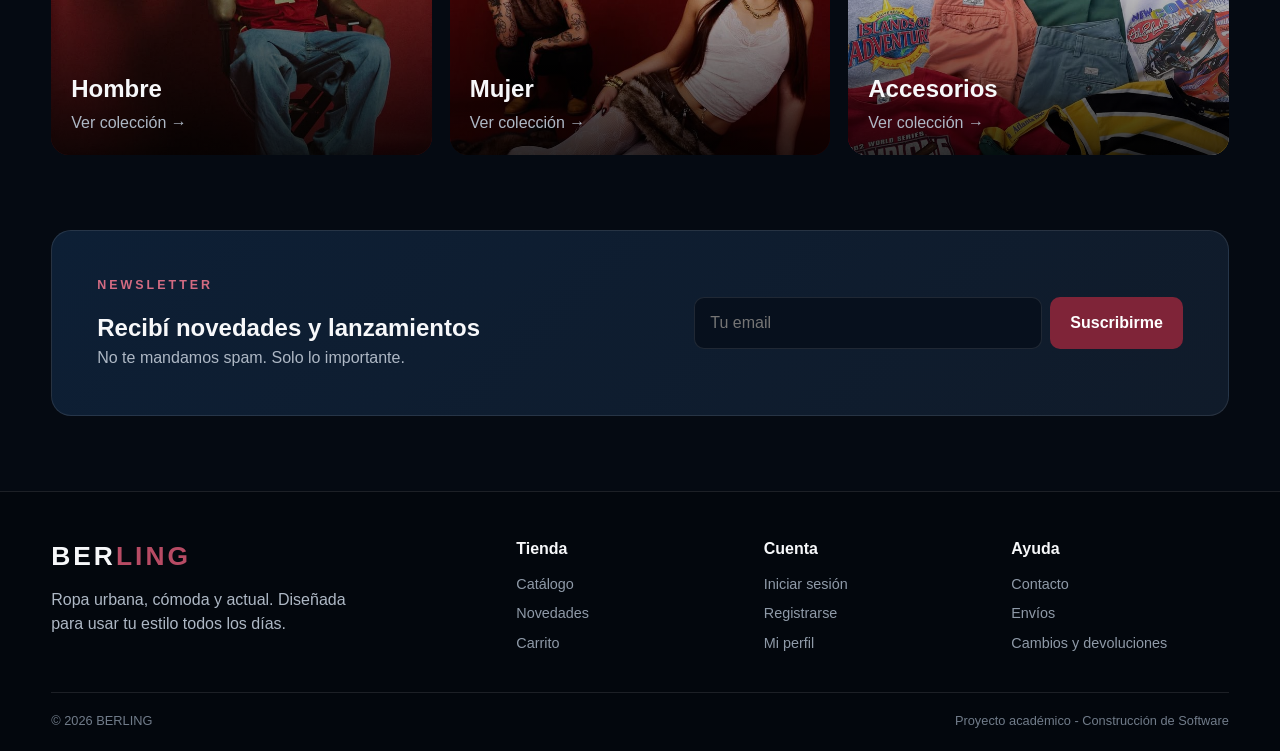
==== commit 4242c9ad: "cambiando el titulo de los producos, osea las imagenes" ====
--- a/index.html
+++ b/index.html
@@ -45,7 +45,7 @@
       <article class="card product-card">
         <span class="badge">NUEVO</span>
         <img class="product-img" src="imagenes/modelo7.jpg" alt="Remera urbana blanca">
-        <div class="card-body"><div class="product-name">Remera Essential</div><div class="price">$24.900</div></div>
+        <div class="card-body"><div class="product-name">Remera Esencial</div><div class="price">$24.900</div></div>
       </article>
       <article class="card product-card">
         <span class="badge">SALE</span>
@@ -54,12 +54,12 @@
       </article>
       <article class="card product-card">
         <img class="product-img" src="imagenes/modelo10.jpg" alt="Pantalón urbano">
-        <div class="card-body"><div class="product-name">Cargo Street</div><div class="price">$54.900</div></div>
+        <div class="card-body"><div class="product-name">Cargo Urbano</div><div class="price">$54.900</div></div>
       </article>
       <article class="card product-card">
         <span class="badge">NUEVO</span>
         <img class="product-img" src="imagenes/modelo4.jpg" alt="Campera urbana">
-        <div class="card-body"><div class="product-name">Campera Varsity</div><div class="price">$79.900</div></div>
+        <div class="card-body"><div class="product-name">Campera Scuffers</div><div class="price">$79.900</div></div>
       </article>
     </div>
   </div>
